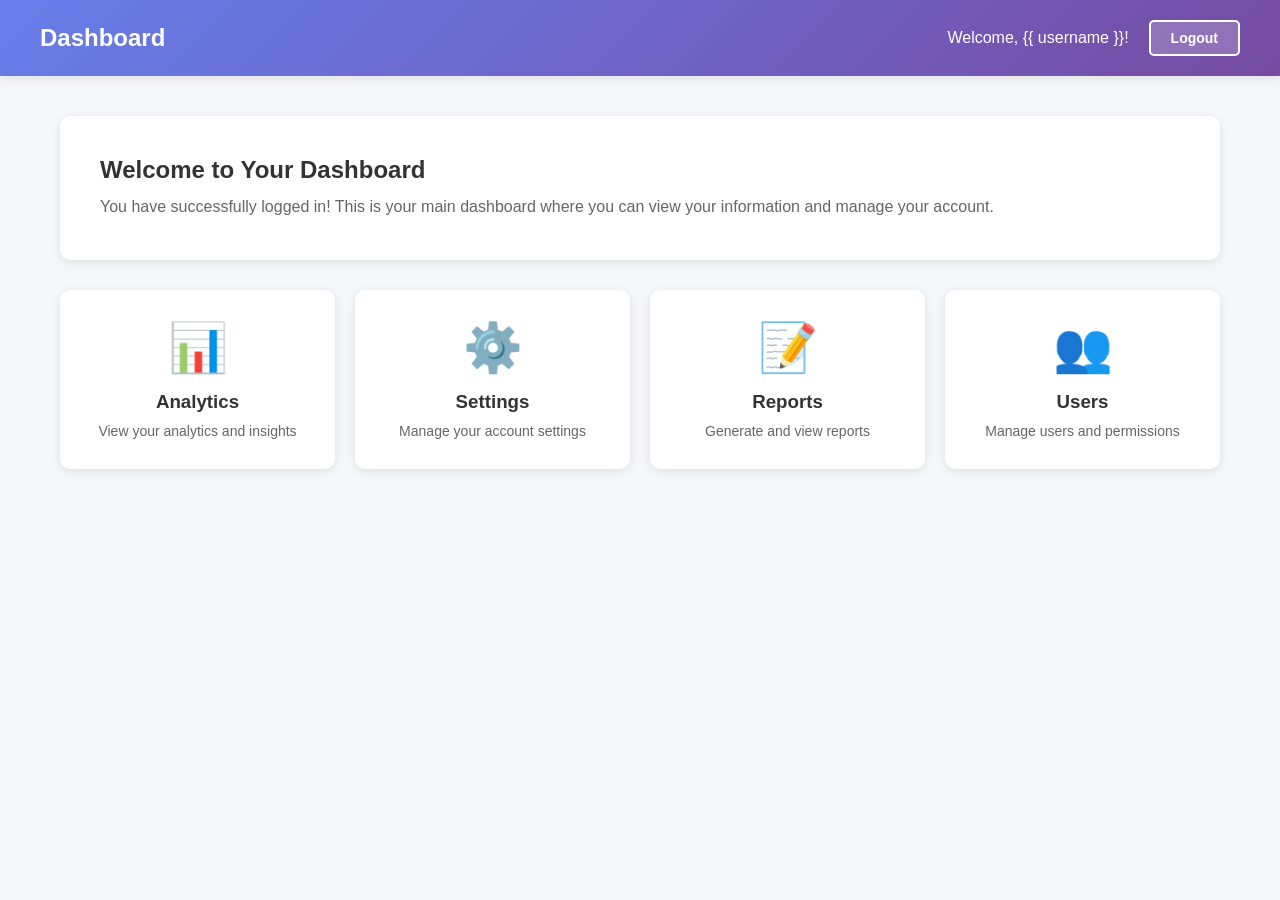
==== templates/index.html @ c98b8475 "Initial commit: Basic FastAPI login application Features: - Login page with session-based authentica" ====
<!DOCTYPE html>
<html lang="en">
<head>
    <meta charset="UTF-8">
    <meta name="viewport" content="width=device-width, initial-scale=1.0">
    <title>Dashboard</title>
    <style>
        * {
            margin: 0;
            padding: 0;
            box-sizing: border-box;
        }

        body {
            font-family: 'Segoe UI', Tahoma, Geneva, Verdana, sans-serif;
            background: #f5f7fa;
        }

        .navbar {
            background: linear-gradient(135deg, #667eea 0%, #764ba2 100%);
            color: white;
            padding: 20px 40px;
            display: flex;
            justify-content: space-between;
            align-items: center;
            box-shadow: 0 2px 10px rgba(0, 0, 0, 0.1);
        }

        .navbar h1 {
            font-size: 24px;
        }

        .navbar .user-info {
            display: flex;
            align-items: center;
            gap: 20px;
        }

        .navbar .username {
            font-weight: 500;
        }

        .logout-btn {
            background: rgba(255, 255, 255, 0.2);
            color: white;
            border: 2px solid white;
            padding: 8px 20px;
            border-radius: 5px;
            cursor: pointer;
            font-size: 14px;
            font-weight: 600;
            transition: all 0.3s;
            text-decoration: none;
            display: inline-block;
        }

        .logout-btn:hover {
            background: white;
            color: #667eea;
        }

        .container {
            max-width: 1200px;
            margin: 40px auto;
            padding: 0 20px;
        }

        .welcome-card {
            background: white;
            padding: 40px;
            border-radius: 10px;
            box-shadow: 0 2px 10px rgba(0, 0, 0, 0.1);
            margin-bottom: 30px;
        }

        .welcome-card h2 {
            color: #333;
            margin-bottom: 10px;
        }

        .welcome-card p {
            color: #666;
            line-height: 1.6;
        }

        .stats-grid {
            display: grid;
            grid-template-columns: repeat(auto-fit, minmax(250px, 1fr));
            gap: 20px;
            margin-top: 30px;
        }

        .stat-card {
            background: white;
            padding: 30px;
            border-radius: 10px;
            box-shadow: 0 2px 10px rgba(0, 0, 0, 0.1);
            text-align: center;
            transition: transform 0.3s;
        }

        .stat-card:hover {
            transform: translateY(-5px);
        }

        .stat-card .icon {
            font-size: 48px;
            margin-bottom: 15px;
        }

        .stat-card h3 {
            color: #333;
            margin-bottom: 10px;
        }

        .stat-card p {
            color: #666;
            font-size: 14px;
        }
    </style>
</head>
<body>
    <nav class="navbar">
        <h1>Dashboard</h1>
        <div class="user-info">
            <span class="username">Welcome, {{ username }}!</span>
            <a href="/logout" class="logout-btn">Logout</a>
        </div>
    </nav>

    <div class="container">
        <div class="welcome-card">
            <h2>Welcome to Your Dashboard</h2>
            <p>You have successfully logged in! This is your main dashboard where you can view your information and manage your account.</p>
        </div>

        <div class="stats-grid">
            <div class="stat-card">
                <div class="icon">📊</div>
                <h3>Analytics</h3>
                <p>View your analytics and insights</p>
            </div>

            <div class="stat-card">
                <div class="icon">⚙️</div>
                <h3>Settings</h3>
                <p>Manage your account settings</p>
            </div>

            <div class="stat-card">
                <div class="icon">📝</div>
                <h3>Reports</h3>
                <p>Generate and view reports</p>
            </div>

            <div class="stat-card">
                <div class="icon">👥</div>
                <h3>Users</h3>
                <p>Manage users and permissions</p>
            </div>
        </div>
    </div>
</body>
</html>
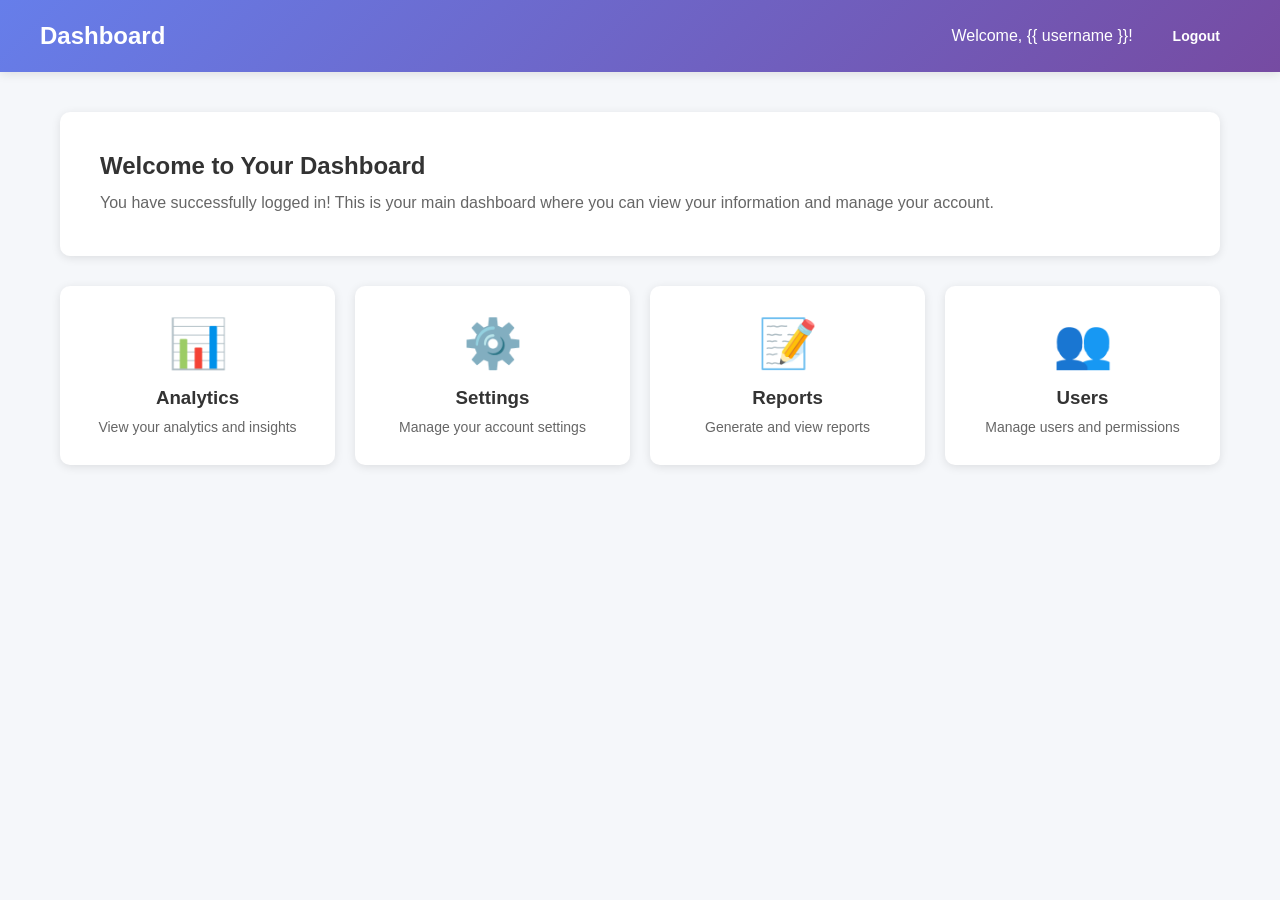
==== commit 80fc92a8: "Security fixes: XSS, config validation, CSRF logout, persistent sessions - Fix XSS in news cards: re" ====
--- a/templates/index.html
+++ b/templates/index.html
@@ -124,7 +124,7 @@
         <h1>Dashboard</h1>
         <div class="user-info">
             <span class="username">Welcome, {{ username }}!</span>
-            <a href="/logout" class="logout-btn">Logout</a>
+            <form method="POST" action="/logout" style="display:inline;margin:0;"><button type="submit" class="logout-btn" style="background:none;border:none;cursor:pointer;">Logout</button></form>
         </div>
     </nav>
 
